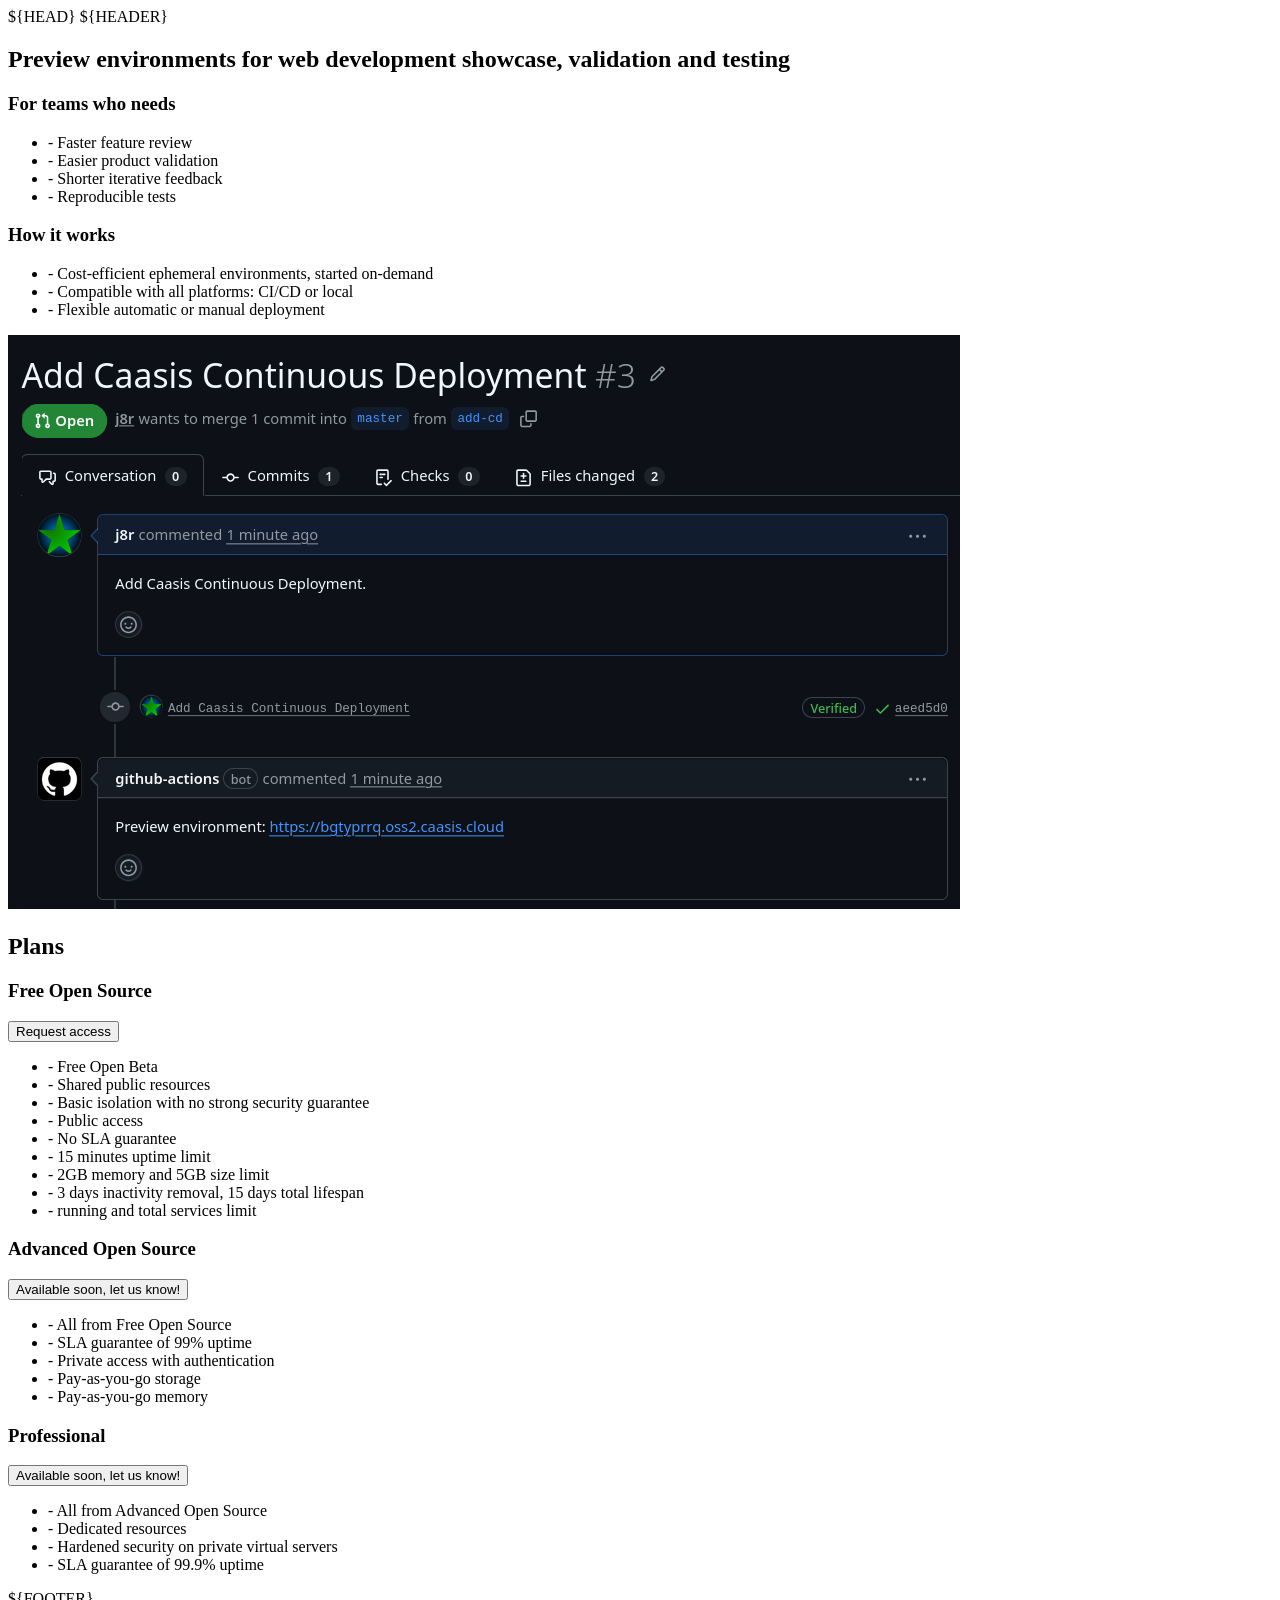
==== src/index.html @ 55f9f574 "Add static site generator" ====
<!doctype html>
<html lang="">

${HEAD}
<body>
  ${HEADER}
  <h2>Preview environments for web development showcase, validation and testing</h2>
  <div class="box">
    <h3>For teams who needs</h3>
    <ul>
      <li>- Faster feature review</li>
      <li>- Easier product validation</li>
      <li>- Shorter iterative feedback</li>
      <li>- Reproducible tests</li>
    </ul>
  </div>
  <div class="container">
    <div class="box">
      <h3>How it works</h3>
      <ul>
        <li>- Cost-efficient ephemeral environments, started on-demand</li>
        <li>- Compatible with all platforms: CI/CD or local</li>
        <li>- Flexible automatic or manual deployment</li>
      </ul>
    </div>
    <img src="pr-screenshot.png" id="screenshot"/>
    </div>
  </div>
  <h2 id="pricing">Plans</h2>
  <div class="container">
    <div class="box">
      <h3>Free Open Source</h3>
      <button onclick="window.location.href='mailto:support@caasis.cloud'">Request access</button>
      <ul>
        <li>- Free Open Beta</li>
        <li>- Shared public resources</li>
        <li>- Basic isolation with no strong security guarantee</li>
        <li>- Public access</li>
        <li>- No SLA guarantee</li>
        <li>- 15 minutes uptime limit</li>
        <li>- 2GB memory and 5GB size limit</li>
        <li>- 3 days inactivity removal, 15 days total lifespan</li>
        <li>- running and total services limit</li>
      </ul>
    </div>
    <div class="box">
      <h3>Advanced Open Source</h3>
      <button onclick="window.location.href='mailto:support@caasis.cloud'">Available soon, let us know!</button>
      <ul>
        <li>- All from Free Open Source</li>
        <li>- SLA guarantee of 99% uptime</li>
        <li>- Private access with authentication</li>
        <li>- Pay-as-you-go storage</li>
        <li>- Pay-as-you-go memory</li>
      </ul>
    </div>
    <div class="box">
      <h3>Professional</h3>
      <button onclick="window.location.href='mailto:support@caasis.cloud'">Available soon, let us know!</button>
      <ul>
        <li>- All from Advanced Open Source</li>
        <li>- Dedicated resources</li>
        <li>- Hardened security on private virtual servers</li>
        <li>- SLA guarantee of 99.9% uptime</li>
      </ul>
    </div>
  </div>
  ${FOOTER}
</body>
</html>
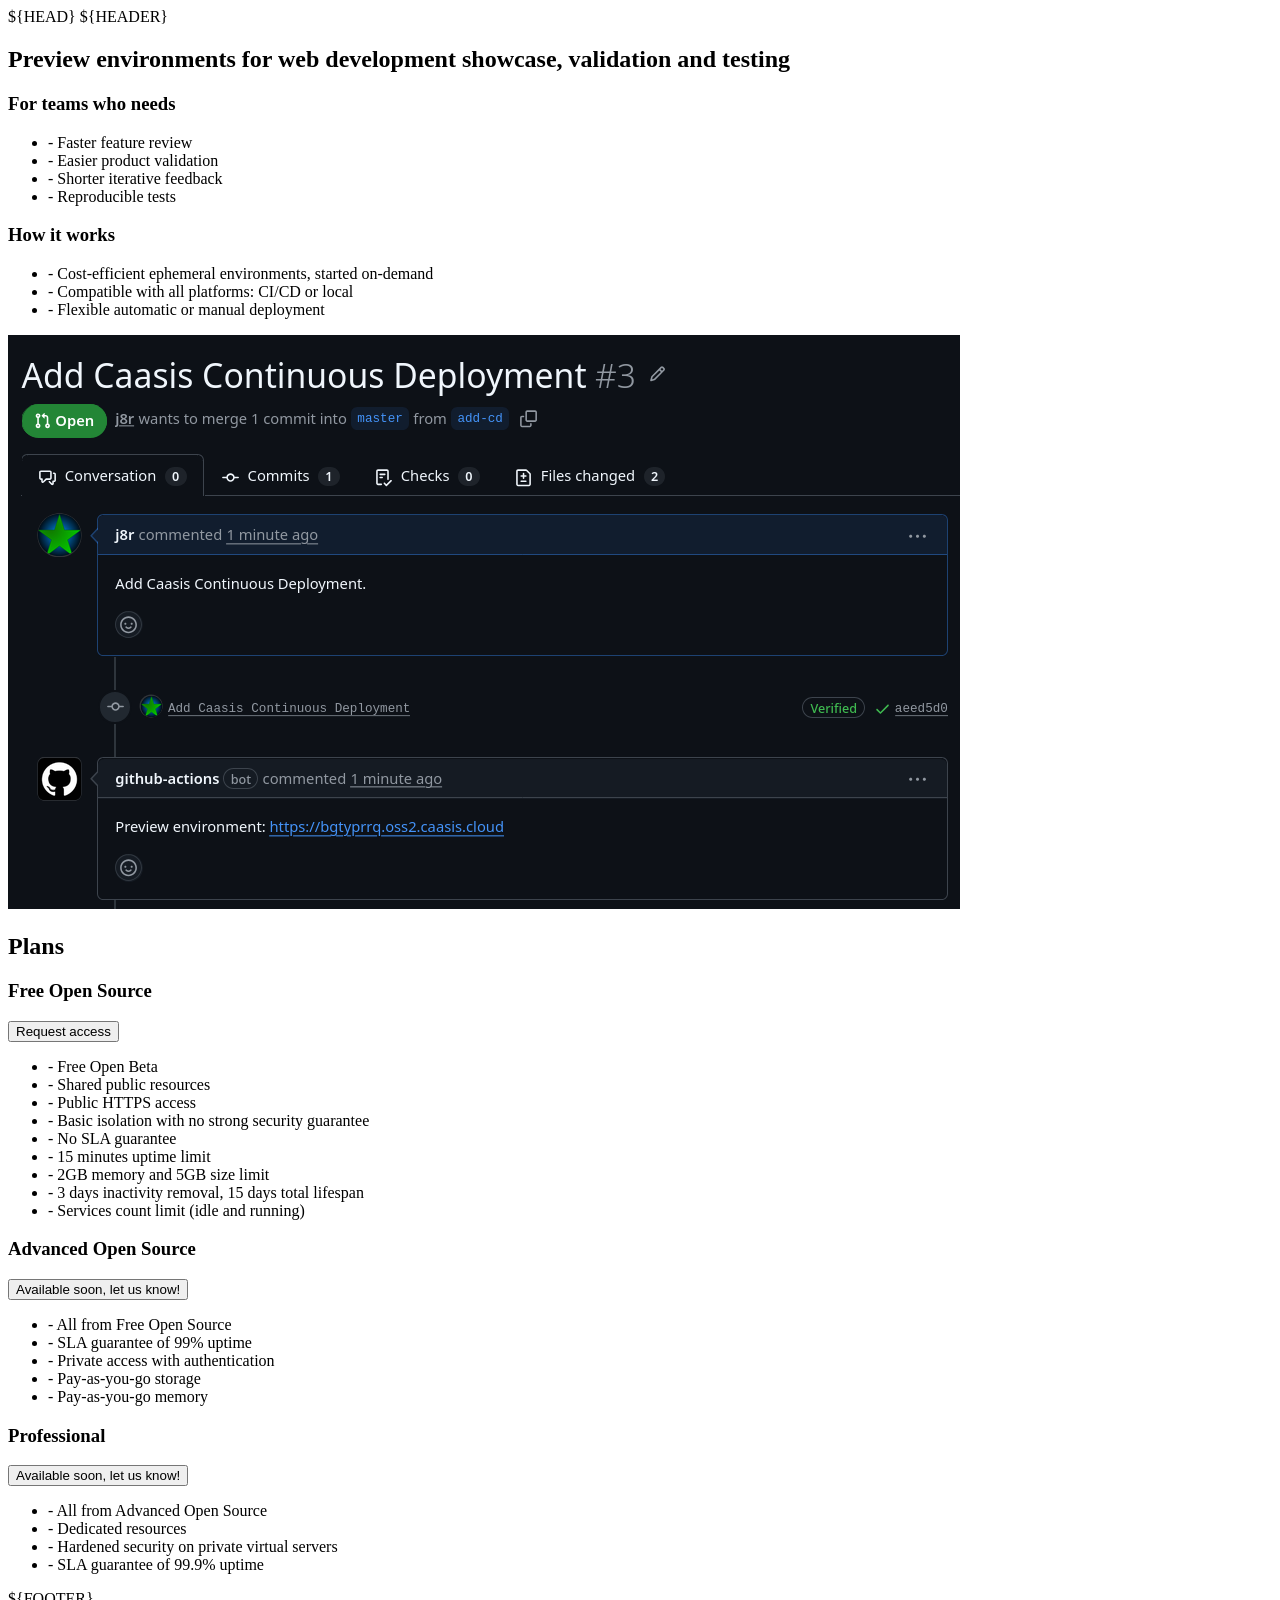
==== commit 825ea5e0: "Update style" ====
--- a/src/index.html
+++ b/src/index.html
@@ -34,13 +34,13 @@
       <ul>
         <li>- Free Open Beta</li>
         <li>- Shared public resources</li>
+        <li>- Public HTTPS access</li>
         <li>- Basic isolation with no strong security guarantee</li>
-        <li>- Public access</li>
         <li>- No SLA guarantee</li>
         <li>- 15 minutes uptime limit</li>
         <li>- 2GB memory and 5GB size limit</li>
         <li>- 3 days inactivity removal, 15 days total lifespan</li>
-        <li>- running and total services limit</li>
+        <li>- Services count limit (idle and running)</li>
       </ul>
     </div>
     <div class="box">
